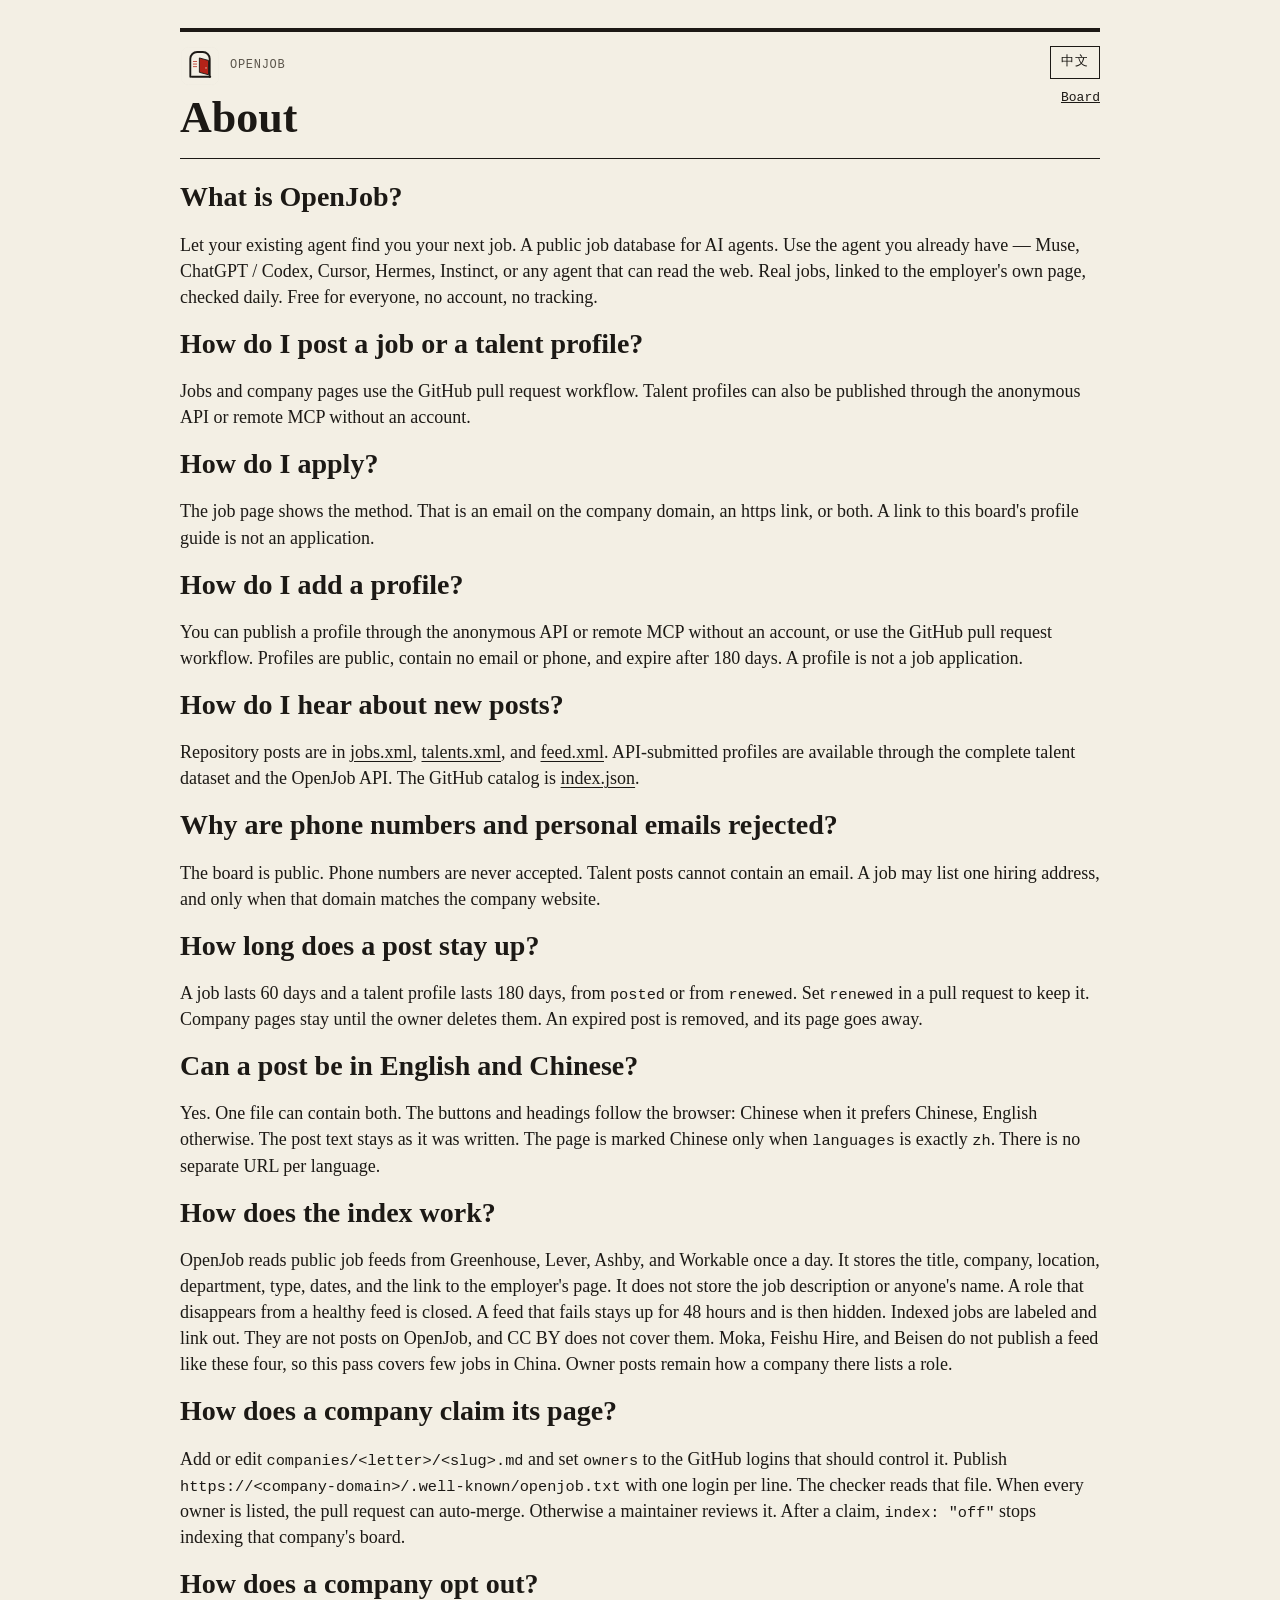
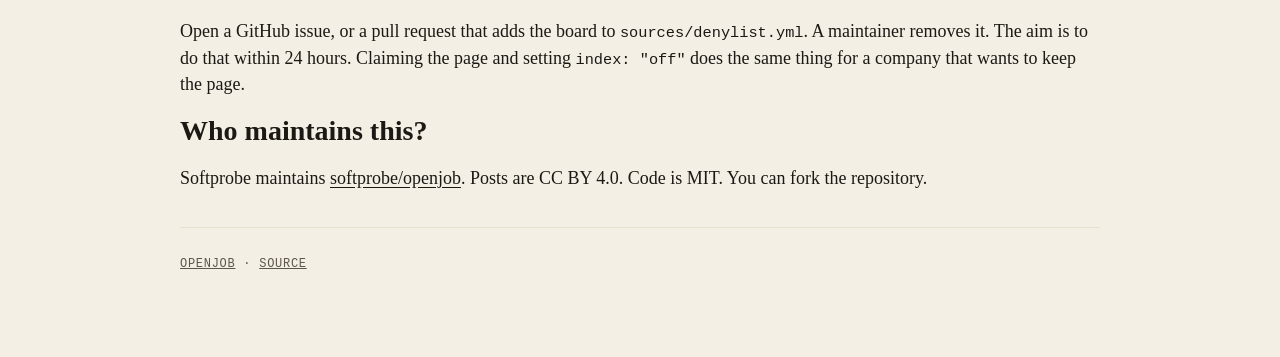
==== site/about/index.html @ 0b10144f "Positioning: let your existing agent find you your next job; use the brand mark everywhere" ====
<!DOCTYPE html>
<html lang="en">
<head>
  <meta charset="utf-8">
  <meta name="viewport" content="width=device-width, initial-scale=1">
  <link rel="icon" type="image/svg+xml" href="../favicon.svg">
  <title>About OpenJob</title>
  <meta name="description" content="Let your existing agent find you your next job. A public job database for AI agents. Use the agent you already have — Muse, ChatGPT / Codex, Cursor, Hermes, Instinct, or any agent that can read the web. Real jobs, linked to the employer's own page, checked daily. Free for everyone, no account, no tracking.">
  <link rel="canonical" href="https://softprobe.github.io/openjob/about/">
  <meta property="og:type" content="website">
  <meta property="og:site_name" content="OpenJob">
  <meta property="og:title" content="About OpenJob">
  <meta property="og:description" content="Let your existing agent find you your next job. A public job database for AI agents. Use the agent you already have — Muse, ChatGPT / Codex, Cursor, Hermes, Instinct, or any agent that can read the web. Real jobs, linked to the employer's own page, checked daily. Free for everyone, no account, no tracking.">
  <meta property="og:url" content="https://softprobe.github.io/openjob/about/">
  <!-- openjob:social -->
  <meta property="og:image" content="https://softprobe.github.io/openjob/og.png">
  <meta property="og:image:width" content="1200">
  <meta property="og:image:height" content="630">
  <meta property="og:image:alt" content="OpenJob. Open, privacy-first job board on GitHub">
  <meta name="twitter:card" content="summary_large_image">
  <meta name="twitter:image" content="https://softprobe.github.io/openjob/og.png">
  <meta name="twitter:image:alt" content="OpenJob. Open, privacy-first job board on GitHub">
  <meta name="google-site-verification" content="a2xq4xTZGnwkNdS2FSOJ9EGiUwnSmcRUcCAa2CUkiPI">
  <!-- /openjob:social -->
  <meta name="twitter:title" content="About OpenJob">
  <meta name="twitter:description" content="Let your existing agent find you your next job. A public job database for AI agents. Use the agent you already have — Muse, ChatGPT / Codex, Cursor, Hermes, Instinct, or any agent that can read the web. Real jobs, linked to the employer's own page, checked daily. Free for everyone, no account, no tracking.">
  <link rel="stylesheet" href="../style.css">
</head>
<body class="entry">
  <div class="wrap">
    <header class="mast">
      <div>
        <div class="brand-row"><img class="brand-mark" src="../favicon.svg" alt="OpenJob logo" width="40" height="40"><p class="kicker">OpenJob</p></div>
        <h1 data-i18n="about">About</h1>
      </div>
      <div class="mast-side">
        <button type="button" class="text-button" data-lang-toggle aria-pressed="false">中文</button>
        <a href="https://softprobe.github.io/openjob/" data-i18n="board">Board</a>
      </div>
    </header>
    <article>
      <h2 data-i18n="aboutWhat">What is OpenJob?</h2>
      <p data-i18n="aboutWhatBody">Let your existing agent find you your next job. A public job database for AI agents. Use the agent you already have — Muse, ChatGPT / Codex, Cursor, Hermes, Instinct, or any agent that can read the web. Real jobs, linked to the employer's own page, checked daily. Free for everyone, no account, no tracking.</p>
      <h2 data-i18n="aboutPost">How do I post a job or a talent profile?</h2>
      <p data-i18n="aboutPostBody" data-i18n-html="1">Jobs and company pages use the GitHub pull request workflow. Talent profiles can also be published through the anonymous API or remote MCP without an account.</p>
      <h2 data-i18n="aboutApply">How do I apply?</h2>
      <p data-i18n="aboutApplyBody" data-i18n-html="1">The job page shows the method. That is an email on the company domain, an https link, or both. A link to this board's profile guide is not an application.</p>
      <h2 data-i18n="aboutProfile">How do I add a profile?</h2>
      <p data-i18n="aboutProfileBody" data-i18n-html="1">You can publish a profile through the anonymous API or remote MCP without an account, or use the GitHub pull request workflow. Profiles are public, contain no email or phone, and expire after 180 days. A profile is not a job application.</p>
      <h2 data-i18n="aboutFeeds">How do I hear about new posts?</h2>
      <p data-i18n="aboutFeedsBody" data-i18n-html="1">Repository posts are in <a href="../jobs.xml">jobs.xml</a>, <a href="../talents.xml">talents.xml</a>, and <a href="../feed.xml">feed.xml</a>. API-submitted profiles are available through the complete talent dataset and the OpenJob API. The GitHub catalog is <a href="../index.json">index.json</a>.</p>
      <h2 data-i18n="aboutPrivacy">Why are phone numbers and personal emails rejected?</h2>
      <p data-i18n="aboutPrivacyBody">The board is public. Phone numbers are never accepted. Talent posts cannot contain an email. A job may list one hiring address, and only when that domain matches the company website.</p>
      <h2 data-i18n="aboutDuration">How long does a post stay up?</h2>
      <p data-i18n="aboutDurationBody" data-i18n-html="1">A job lasts 60 days and a talent profile lasts 180 days, from <code>posted</code> or from <code>renewed</code>. Set <code>renewed</code> in a pull request to keep it. Company pages stay until the owner deletes them. An expired post is removed, and its page goes away.</p>
      <h2 data-i18n="aboutLanguages">Can a post be in English and Chinese?</h2>
      <p data-i18n="aboutLanguagesBody" data-i18n-html="1">Yes. One file can contain both. The buttons and headings follow the browser: Chinese when it prefers Chinese, English otherwise. The post text stays as it was written. The page is marked Chinese only when <code>languages</code> is exactly <code>zh</code>. There is no separate URL per language.</p>
      <h2 id="index" data-i18n="aboutIndex">How does the index work?</h2>
      <p data-i18n="aboutIndexBody">OpenJob reads public job feeds from Greenhouse, Lever, Ashby, and Workable once a day. It stores the title, company, location, department, type, dates, and the link to the employer's page. It does not store the job description or anyone's name. A role that disappears from a healthy feed is closed. A feed that fails stays up for 48 hours and is then hidden. Indexed jobs are labeled and link out. They are not posts on OpenJob, and CC BY does not cover them. Moka, Feishu Hire, and Beisen do not publish a feed like these four, so this pass covers few jobs in China. Owner posts remain how a company there lists a role.</p>
      <h2 id="claim" data-i18n="aboutClaim">How does a company claim its page?</h2>
      <p data-i18n="aboutClaimBody" data-i18n-html="1">Add or edit <code>companies/&lt;letter&gt;/&lt;slug&gt;.md</code> and set <code>owners</code> to the GitHub logins that should control it. Publish <code>https://&lt;company-domain&gt;/.well-known/openjob.txt</code> with one login per line. The checker reads that file. When every owner is listed, the pull request can auto-merge. Otherwise a maintainer reviews it. After a claim, <code>index: "off"</code> stops indexing that company's board.</p>
      <h2 id="opt-out" data-i18n="aboutOptOut">How does a company opt out?</h2>
      <p data-i18n="aboutOptOutBody" data-i18n-html="1">Open a GitHub issue, or a pull request that adds the board to <code>sources/denylist.yml</code>. A maintainer removes it. The aim is to do that within 24 hours. Claiming the page and setting <code>index: "off"</code> does the same thing for a company that wants to keep the page.</p>
      <h2 data-i18n="aboutWho">Who maintains this?</h2>
      <p data-i18n="aboutWhoBody" data-i18n-html="1">Softprobe maintains <a href="https://github.com/softprobe/openjob">softprobe/openjob</a>. Posts are CC BY 4.0. Code is MIT. You can fork the repository.</p>
    </article>
    <footer>
      <p><a href="https://softprobe.github.io/openjob/">OpenJob</a> · <a href="https://github.com/softprobe/openjob" data-i18n="source">Source</a></p>
    </footer>
  </div>
  <script src="../i18n.js"></script>
</body>
</html>
---- site/style.css ----
:root {
  color-scheme: light;
  --paper: #f3efe4;
  --ink: #1c1915;
  --muted: #5c564c;
  --line: #1c1915;
  --seal: #b42318;
  --wash: #e7e0cf;
  --serif: "Iowan Old Style", "Palatino Linotype", Palatino, "Songti SC", "Noto Serif SC", "Source Han Serif SC", Georgia, serif;
  --mono: ui-monospace, "SFMono-Regular", "Cascadia Mono", Menlo, Consolas, monospace;
}

* { box-sizing: border-box; }

body {
  margin: 0;
  background: var(--paper);
  color: var(--ink);
  font-family: var(--serif);
  font-size: 18px;
  line-height: 1.45;
}

a { color: inherit; }

.skip {
  position: absolute;
  left: 12px;
  top: -40px;
  background: var(--ink);
  color: var(--paper);
  padding: 6px 10px;
}

.skip:focus { top: 12px; }

.wrap {
  max-width: 960px;
  margin: 0 auto;
  padding: 28px 20px 72px;
}

.mast {
  display: flex;
  justify-content: space-between;
  gap: 24px;
  border-top: 4px solid var(--line);
  border-bottom: 1px solid var(--line);
  padding: 14px 0 16px;
}

.kicker, .count, .meta, .badge, .mast-side, button, label span, footer {
  font-family: var(--mono);
  font-size: 12px;
  letter-spacing: 0.06em;
  text-transform: uppercase;
}

.kicker { margin: 0 0 8px; color: var(--muted); }

.title-row {
  display: flex;
  align-items: center;
  gap: 14px;
}

h1 {
  margin: 0;
  font-size: clamp(32px, 5vw, 48px);
  line-height: 1.05;
  letter-spacing: 0;
  font-weight: 700;
}

.stamp {
  display: grid;
  place-items: center;
  width: 52px;
  height: 52px;
  border: 2px solid var(--seal);
  color: var(--seal);
  font-family: var(--mono);
  font-weight: 700;
  letter-spacing: 0.08em;
  transform: rotate(-8deg);
}

.deck { margin: 10px 0 0; max-width: 38rem; font-size: 18px; }

.mast-side {
  display: flex;
  flex-direction: column;
  align-items: flex-end;
  gap: 10px;
  text-transform: none;
  letter-spacing: 0;
  font-size: 13px;
}

.text-button, .tab {
  font: inherit;
  text-transform: uppercase;
  letter-spacing: 0.06em;
  background: transparent;
  color: var(--ink);
  border: 1px solid var(--ink);
  padding: 6px 10px;
  cursor: pointer;
}

.text-button[aria-pressed="true"], .tab[aria-pressed="true"] {
  background: var(--ink);
  color: var(--paper);
}

#filters { margin-top: 18px; }

.tabs {
  display: flex;
  flex-wrap: wrap;
  gap: 8px;
  margin-bottom: 12px;
}

.fields {
  display: flex;
  flex-wrap: wrap;
  gap: 10px 12px;
  align-items: end;
  border-top: 1px solid var(--line);
  border-bottom: 1px solid var(--line);
  padding: 12px 0;
}

label { display: flex; flex-direction: column; gap: 4px; min-width: 140px; }

label span { color: var(--muted); }

label.grow { flex: 1 1 240px; }

label.check {
  flex-direction: row;
  align-items: center;
  gap: 8px;
  min-width: auto;
  padding-bottom: 6px;
}

input, select {
  font: 16px/1.3 var(--serif);
  color: var(--ink);
  background: transparent;
  border: none;
  border-bottom: 1px solid var(--muted);
  border-radius: 0;
  padding: 6px 0;
  width: 100%;
}

input:focus, select:focus, button:focus-visible, a:focus-visible {
  outline: 2px solid var(--seal);
  outline-offset: 2px;
}

.job-total {
  margin: 14px 0 0;
  font-size: clamp(20px, 2.4vw, 26px);
  font-weight: 700;
  line-height: 1.2;
}

.count { color: var(--muted); min-height: 1.2em; margin-top: 4px; }

.load-more {
  display: block;
  min-height: 44px;
  margin: 24px auto 12px;
  padding: 8px 18px;
  border: 1px solid var(--ink);
  background: var(--ink);
  color: var(--paper);
  cursor: pointer;
}

article {
  padding: 16px 0 18px;
  border-bottom: 1px solid var(--wash);
}

.entry article p {
  overflow-wrap: anywhere;
}

.entry article p a {
  text-decoration: underline;
  text-underline-offset: 3px;
}

.entry article code {
  font-family: var(--mono);
  font-size: 0.85em;
}

.row {
  display: flex;
  justify-content: space-between;
  gap: 12px;
  align-items: baseline;
}

.badges { display: flex; flex-wrap: wrap; gap: 6px; }

.badge {
  border: 1px solid currentColor;
  padding: 1px 5px;
  text-transform: uppercase;
}

.badge.federated { color: var(--seal); }
.badge.indexed { text-transform: none; letter-spacing: 0; }

h2 { margin: 6px 0 2px; font-size: 28px; line-height: 1.15; font-weight: 700; }

h2 a { text-decoration-thickness: 1px; text-underline-offset: 3px; }

.sub, .excerpt { margin: 0; }

.sub { color: var(--muted); font-family: var(--mono); font-size: 13px; letter-spacing: 0; text-transform: none; }

.excerpt { margin-top: 8px; }

.tags { display: flex; flex-wrap: wrap; gap: 8px; margin: 8px 0 0; padding: 0; list-style: none; }

.tags li, .links a {
  font-family: var(--mono);
  font-size: 12px;
  letter-spacing: 0.04em;
  text-transform: uppercase;
}

.logo {
  width: 48px;
  height: 48px;
  object-fit: contain;
  flex: none;
  padding: 4px;
  border-radius: 8px;
  background: #fff;
}

@media (prefers-color-scheme: dark) {
  .logo { background: #fff; }
}

.identity {
  display: flex;
  align-items: center;
  gap: 16px;
}

.apply-how {
  margin: 0 0 18px;
  padding: 14px 16px;
  border: 2px solid var(--line);
  background: #fff;
}

.apply-how h2 {
  margin: 0 0 8px;
  font-size: 22px;
  line-height: 1.2;
}

.apply-address {
  margin: 0 0 10px;
  font-family: var(--mono);
  font-size: 22px;
  letter-spacing: 0;
  text-transform: none;
}

.apply-actions {
  display: flex;
  flex-wrap: wrap;
  gap: 8px;
}

.apply-actions a,
.apply-actions button {
  font-family: var(--mono);
  font-size: 13px;
  letter-spacing: 0.04em;
  text-transform: uppercase;
  text-decoration: none;
  background: var(--ink);
  color: var(--paper);
  border: 1px solid var(--ink);
  padding: 8px 12px;
  cursor: pointer;
}

.links { display: flex; flex-wrap: wrap; gap: 14px; align-items: center; margin-top: 8px; }

.links .apply-link {
  padding: 5px 10px;
  border: 1px solid var(--ink);
  background: var(--ink);
  color: var(--paper);
  text-decoration: none;
}

.indexed-facts { margin-top: 5px; }

footer { margin-top: 28px; color: var(--muted); }

.empty { padding: 24px 0; }

.empty-actions { margin: 8px 0 0; }

.empty a, .post-bar a { text-decoration: underline; text-underline-offset: 3px; }

.post-bar { margin: 18px 0 0; }

.prompts { display: grid; gap: 12px; margin: 22px 0 8px; }

.prompt {
  border: 1px solid var(--line);
  padding: 12px 14px 8px;
}

.prompt h2 {
  margin: 0 0 8px;
  font-family: var(--mono);
  font-size: 13px;
  font-weight: 400;
  letter-spacing: 0.06em;
  text-transform: uppercase;
}

.prompt pre {
  margin: 0;
  padding: 10px 12px;
  white-space: pre-wrap;
  background: var(--wash);
  font-family: var(--mono);
  font-size: 13px;
  line-height: 1.45;
}

.by-hand { margin: 4px 0 0; font-size: 15px; color: var(--muted); }

.by-hand a { color: inherit; }

.audience {
  display: grid;
  grid-template-columns: repeat(2, minmax(0, 1fr));
  gap: 0;
  margin: 0;
}

.audience button {
  font-family: var(--mono);
  font-size: 13px;
  letter-spacing: 0.04em;
  text-transform: uppercase;
  background: transparent;
  color: var(--ink);
  border: 1px solid var(--ink);
  padding: 12px;
  min-height: 48px;
  cursor: pointer;
}

.audience button + button { border-left: 0; }

.audience button[aria-selected="true"] {
  background: var(--ink);
  color: var(--paper);
}

.prompt-grid {
  display: grid;
  grid-template-columns: repeat(2, minmax(0, 1fr));
  gap: 12px;
}

.reach, .also-profile { margin: 8px 0 0; }

.agent { margin-top: 10px; }

.agent summary { cursor: pointer; }

.agent-kinds { display: flex; flex-wrap: wrap; gap: 8px; margin: 10px 0; }

.agent pre {
  margin: 0;
  padding: 10px 12px;
  white-space: pre-wrap;
  background: var(--wash);
  font-family: var(--mono);
  font-size: 13px;
  line-height: 1.45;
}

.agent-actions { margin: 10px 0; }

.agent-fallback { margin: 0 0 8px; color: var(--muted); }

.share {
  margin-top: 14px;
  padding-top: 10px;
  border-top: 1px solid var(--wash);
}

.share h2,
details.share summary {
  margin: 0;
  font-family: var(--mono);
  font-size: 12px;
  font-weight: 400;
  letter-spacing: 0.06em;
  text-transform: uppercase;
}

details.share summary { cursor: pointer; color: var(--muted); }

.share-text { margin: 8px 0; font-size: 20px; line-height: 1.3; }

.share-links {
  display: flex;
  flex-wrap: wrap;
  gap: 8px;
  margin: 8px 0;
}

.share-links a,
.share-links button {
  font-family: var(--mono);
  font-size: 12px;
  letter-spacing: 0.04em;
  text-transform: uppercase;
  border: 1px solid var(--ink);
  background: transparent;
  color: var(--ink);
  padding: 4px 8px;
  text-decoration: none;
  cursor: pointer;
}

.permalink-label { min-width: 100%; margin-top: 8px; }

.permalink {
  font: 14px/1.4 var(--mono);
  width: 100%;
  border: 1px solid var(--line);
  padding: 6px 8px;
  background: transparent;
  color: var(--ink);
}

.qr-panel canvas {
  width: 220px;
  height: auto;
  image-rendering: pixelated;
  background: var(--paper);
}

article.is-target,
article:target {
  box-shadow: inset 4px 0 0 var(--seal);
  padding-left: 12px;
}

body.entry h1 {
  font-size: clamp(32px, 5vw, 44px);
  letter-spacing: 0;
  line-height: 1.1;
}

@media (max-width: 720px) {
  .mast { flex-direction: column; }
  .mast-side { align-items: flex-start; }
  h2 { font-size: 24px; }
  label { min-width: 100%; }
  .share-text { font-size: 18px; }
  .prompt-grid { grid-template-columns: 1fr; }
  .agent-kinds .text-button,
  .text-button,
  .tab { min-height: 44px; }
}

.copy-status {
  position: absolute;
  width: 1px;
  height: 1px;
  padding: 0;
  margin: -1px;
  overflow: hidden;
  clip-path: inset(50%);
  white-space: nowrap;
  border: 0;
}

.brand-row {
  display: flex;
  align-items: center;
  gap: 10px;
  margin: 0 0 8px;
}

.brand-row .kicker { margin: 0; }

.brand-mark {
  width: 40px;
  height: 40px;
  flex: none;
}
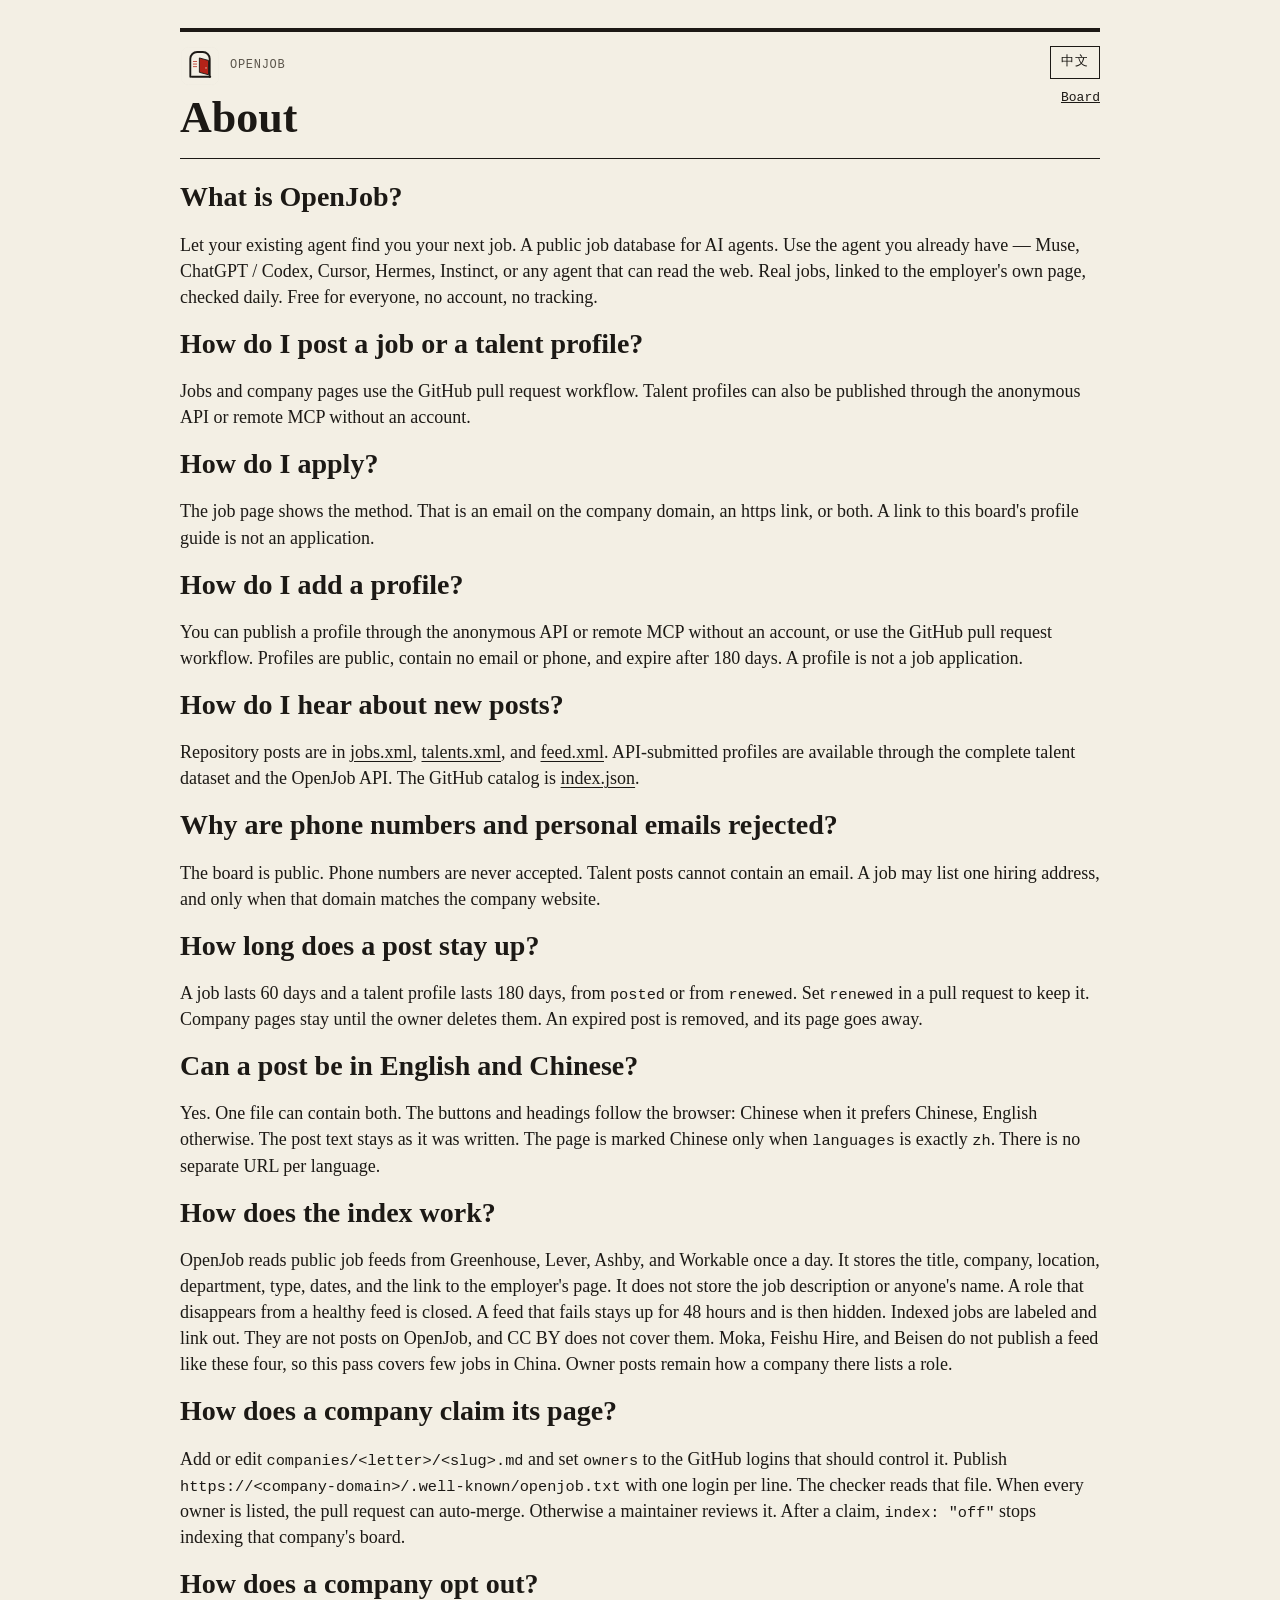
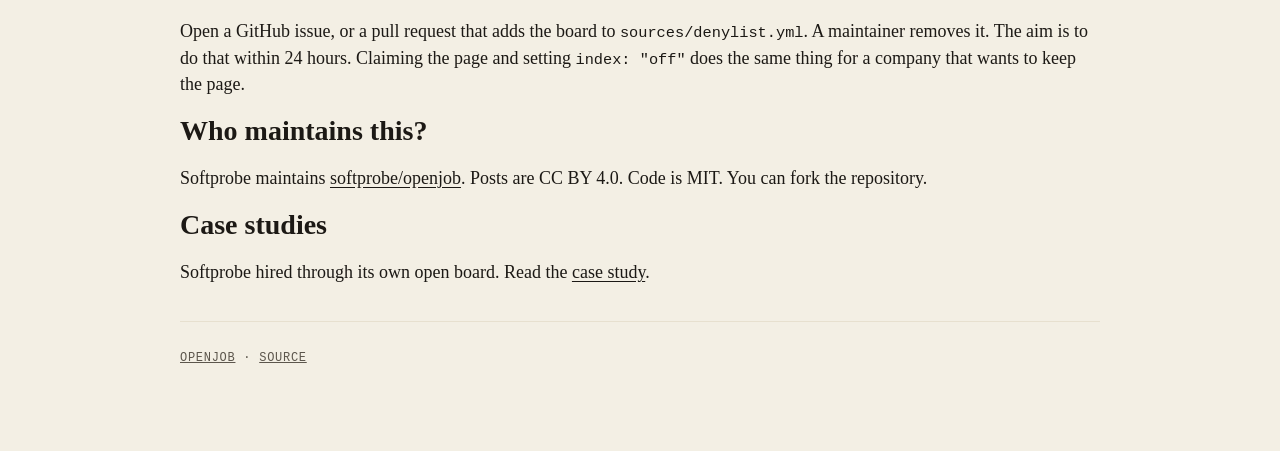
==== commit e23efb7a: "Add Softprobe case study page, link it from About" ====
--- a/site/about/index.html
+++ b/site/about/index.html
@@ -63,6 +63,8 @@
       <p data-i18n="aboutOptOutBody" data-i18n-html="1">Open a GitHub issue, or a pull request that adds the board to <code>sources/denylist.yml</code>. A maintainer removes it. The aim is to do that within 24 hours. Claiming the page and setting <code>index: "off"</code> does the same thing for a company that wants to keep the page.</p>
       <h2 data-i18n="aboutWho">Who maintains this?</h2>
       <p data-i18n="aboutWhoBody" data-i18n-html="1">Softprobe maintains <a href="https://github.com/softprobe/openjob">softprobe/openjob</a>. Posts are CC BY 4.0. Code is MIT. You can fork the repository.</p>
+      <h2 data-i18n="aboutCases">Case studies</h2>
+      <p data-i18n="aboutCasesBody" data-i18n-html="1">Softprobe hired through its own open board. Read the <a href="../case-studies/softprobe/">case study</a>.</p>
     </article>
     <footer>
       <p><a href="https://softprobe.github.io/openjob/">OpenJob</a> · <a href="https://github.com/softprobe/openjob" data-i18n="source">Source</a></p>
